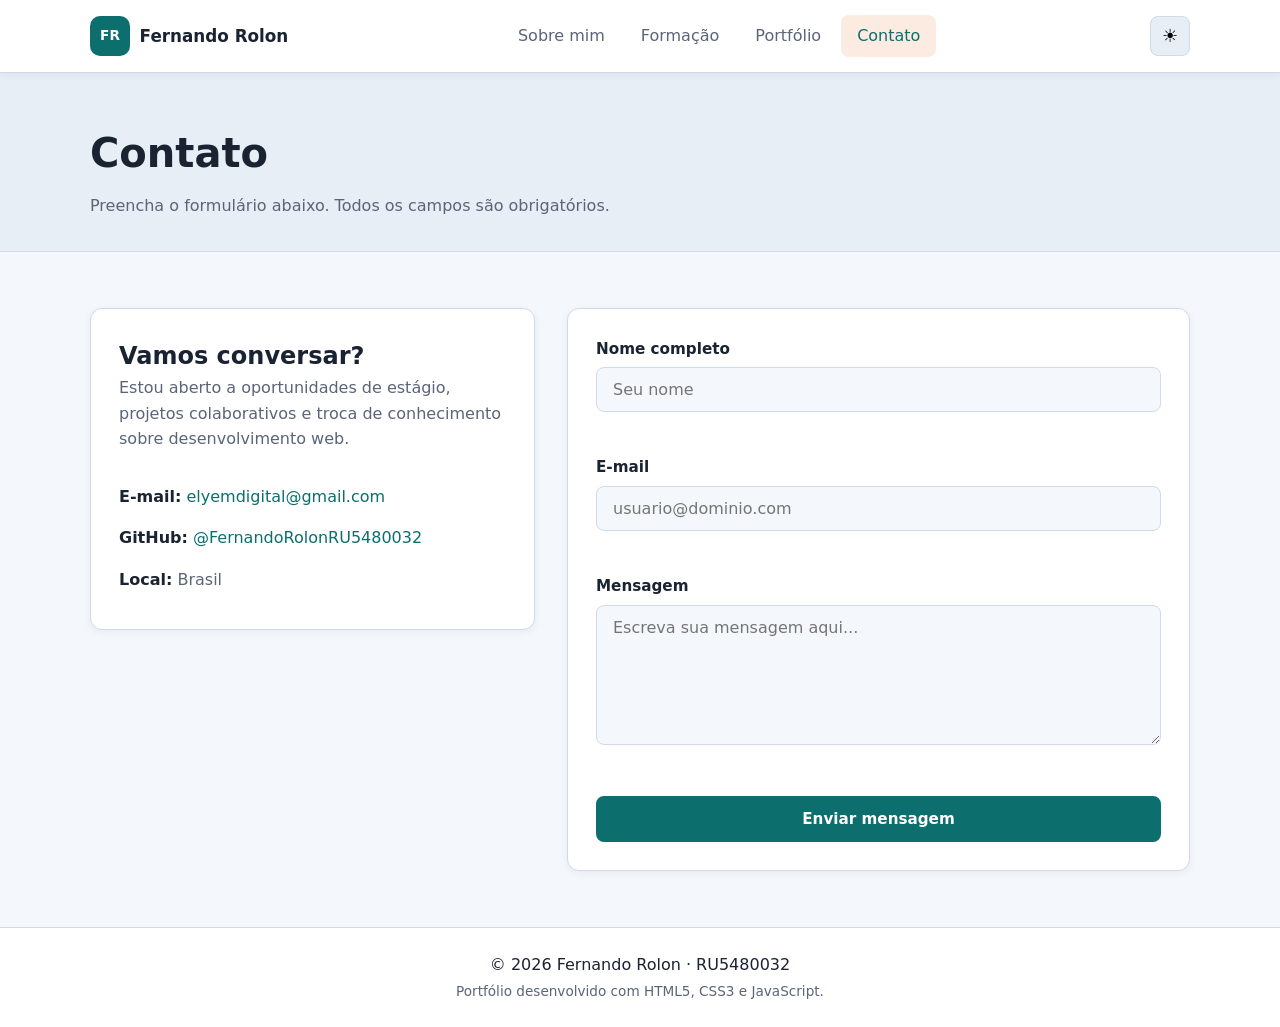
==== contato.html @ 752c7e8b "Add files via upload" ====
<!DOCTYPE html>
<html lang="pt-BR">
<head>
  <meta charset="UTF-8">
  <meta name="viewport" content="width=device-width, initial-scale=1.0">
  <meta name="description" content="Entre em contato com Fernando Rolon.">
  <title>Contato | Fernando Rolon</title>
  <link rel="stylesheet" href="css/styles.css">
</head>
<body>
  <header class="site-header">
    <div class="container header-inner">
      <a href="index.html" class="logo" aria-label="Página inicial">
        <span class="logo-mark">FR</span>
        <span class="logo-text">Fernando Rolon</span>
      </a>

      <button class="menu-toggle" id="menuToggle" type="button" aria-expanded="false" aria-controls="mainNav" aria-label="Abrir menu de navegação">
        <span class="menu-bar"></span>
        <span class="menu-bar"></span>
        <span class="menu-bar"></span>
      </button>

      <nav class="main-nav" id="mainNav" aria-label="Menu principal">
        <ul class="nav-list">
          <li><a href="index.html" class="nav-link">Sobre mim</a></li>
          <li><a href="formacao.html" class="nav-link">Formação</a></li>
          <li><a href="portfolio.html" class="nav-link">Portfólio</a></li>
          <li><a href="contato.html" class="nav-link active" aria-current="page">Contato</a></li>
        </ul>
      </nav>

      <button class="theme-toggle" id="themeToggle" type="button" aria-label="Alternar tema claro ou escuro">
        <span class="theme-icon theme-icon-light" aria-hidden="true">☀</span>
        <span class="theme-icon theme-icon-dark" aria-hidden="true">☾</span>
      </button>
    </div>
  </header>

  <main>
    <section class="page-banner">
      <div class="container">
        <h1>Contato</h1>
        <p>Preencha o formulário abaixo. Todos os campos são obrigatórios.</p>
      </div>
    </section>

    <section class="section">
      <div class="container contact-layout">
        <aside class="contact-info card">
          <h2>Vamos conversar?</h2>
          <p>
            Estou aberto a oportunidades de estágio, projetos colaborativos e
            troca de conhecimento sobre desenvolvimento web.
          </p>
          <ul class="contact-details">
            <li>
              <strong>E-mail:</strong>
              <a href="mailto:elyemdigital@gmail.com">elyemdigital@gmail.com</a>
            </li>
            <li>
              <strong>GitHub:</strong>
              <a href="https://github.com/FernandoRolonRU5480032" target="_blank" rel="noopener noreferrer">
                @FernandoRolonRU5480032
              </a>
            </li>
            <li>
              <strong>Local:</strong> Brasil
            </li>
          </ul>
        </aside>

        <div class="contact-form-wrapper card">
          <form id="contactForm" class="contact-form" novalidate>
            <div class="form-group">
              <label for="nome">Nome completo</label>
              <input type="text" id="nome" name="nome" placeholder="Seu nome" autocomplete="name">
              <span class="error-message" id="errorNome" role="alert"></span>
            </div>

            <div class="form-group">
              <label for="email">E-mail</label>
              <input type="email" id="email" name="email" placeholder="usuario@dominio.com" autocomplete="email">
              <span class="error-message" id="errorEmail" role="alert"></span>
            </div>

            <div class="form-group">
              <label for="mensagem">Mensagem</label>
              <textarea id="mensagem" name="mensagem" rows="6" placeholder="Escreva sua mensagem aqui..."></textarea>
              <span class="error-message" id="errorMensagem" role="alert"></span>
            </div>

            <button type="submit" class="btn btn-primary btn-full">Enviar mensagem</button>
          </form>
        </div>
      </div>
    </section>
  </main>

  <div class="modal-overlay hidden" id="successModal" role="dialog" aria-modal="true" aria-labelledby="modalTitle">
    <div class="modal">
      <button class="modal-close" id="modalClose" type="button" aria-label="Fechar modal">&times;</button>
      <div class="modal-icon" aria-hidden="true">✓</div>
      <h2 id="modalTitle">Mensagem enviada com sucesso!</h2>
      <p>Obrigado pelo contato. Responderei em breve.</p>
      <button class="btn btn-primary" id="modalOk" type="button">Entendi</button>
    </div>
  </div>

  <footer class="site-footer">
    <div class="container footer-inner">
      <p>&copy; 2026 Fernando Rolon · RU5480032</p>
      <p class="footer-note">Portfólio desenvolvido com HTML5, CSS3 e JavaScript.</p>
    </div>
  </footer>

  <script src="js/main.js"></script>
  <script src="js/contact.js"></script>
</body>
</html>
---- css/styles.css ----
/*
 * styles.css — Folha de estilos principal do portfólio
 * Utiliza variáveis CSS para suportar tema claro e escuro (alternado via JavaScript)
 * Sem frameworks: apenas CSS3 puro
 */

/* ===== Variáveis de tema claro (padrão) ===== */
:root {
  --color-bg: #f4f7fb;
  --color-bg-alt: #e8eef6;
  --color-surface: #ffffff;
  --color-text: #1a2332;
  --color-text-muted: #5a6578;
  --color-primary: #0d6e6e;
  --color-primary-hover: #0a5555;
  --color-accent: #e07a3a;
  --color-accent-soft: rgba(224, 122, 58, 0.15);
  --color-border: #d0dae8;
  --color-error: #c0392b;
  --color-success: #1e8449;
  --shadow-sm: 0 2px 8px rgba(26, 35, 50, 0.06);
  --shadow-md: 0 8px 24px rgba(26, 35, 50, 0.1);
  --radius: 12px;
  --radius-lg: 20px;
  --header-height: 72px;
  --font-main: "Segoe UI", system-ui, -apple-system, sans-serif;
  --transition: 0.25s ease;
}

/* ===== Variáveis de tema escuro ===== */
body.dark-theme {
  --color-bg: #0f1419;
  --color-bg-alt: #1a222d;
  --color-surface: #232d3b;
  --color-text: #e8edf4;
  --color-text-muted: #9aa8bc;
  --color-primary: #3db8b8;
  --color-primary-hover: #2d9999;
  --color-accent: #f0a060;
  --color-accent-soft: rgba(240, 160, 96, 0.15);
  --color-border: #3a4656;
  --color-error: #e74c3c;
  --color-success: #2ecc71;
  --shadow-sm: 0 2px 8px rgba(0, 0, 0, 0.3);
  --shadow-md: 0 8px 24px rgba(0, 0, 0, 0.4);
}

/* ===== Reset e base ===== */
*,
*::before,
*::after {
  box-sizing: border-box;
  margin: 0;
  padding: 0;
}

html {
  scroll-behavior: smooth;
}

body {
  font-family: var(--font-main);
  background-color: var(--color-bg);
  color: var(--color-text);
  line-height: 1.6;
  min-height: 100vh;
  display: flex;
  flex-direction: column;
  transition: background-color var(--transition), color var(--transition);
}

main {
  flex: 1;
}

img {
  max-width: 100%;
  display: block;
}

a {
  color: var(--color-primary);
  text-decoration: none;
  transition: color var(--transition);
}

a:hover {
  color: var(--color-accent);
}

ul {
  list-style: none;
}

.container {
  width: min(1100px, 92%);
  margin-inline: auto;
}

.hidden {
  display: none !important;
}

/* ===== Cabeçalho e navegação ===== */
.site-header {
  position: sticky;
  top: 0;
  z-index: 100;
  background: var(--color-surface);
  border-bottom: 1px solid var(--color-border);
  box-shadow: var(--shadow-sm);
  transition: background-color var(--transition), border-color var(--transition);
}

.header-inner {
  display: flex;
  align-items: center;
  justify-content: space-between;
  height: var(--header-height);
  gap: 1rem;
}

.logo {
  display: flex;
  align-items: center;
  gap: 0.6rem;
  color: var(--color-text);
  font-weight: 700;
}

.logo-mark {
  display: grid;
  place-items: center;
  width: 40px;
  height: 40px;
  background: var(--color-primary);
  color: #fff;
  border-radius: 10px;
  font-size: 0.85rem;
  font-weight: 800;
}

.logo-text {
  font-size: 1.05rem;
}

/* Menu de navegação desktop */
.main-nav .nav-list {
  display: flex;
  gap: 0.25rem;
}

.nav-link {
  display: block;
  padding: 0.5rem 1rem;
  border-radius: 8px;
  color: var(--color-text-muted);
  font-weight: 500;
  transition: background-color var(--transition), color var(--transition);
}

.nav-link:hover,
.nav-link.active {
  color: var(--color-primary);
  background: var(--color-accent-soft);
}

/* Botão hambúrguer — visível apenas em mobile */
.menu-toggle {
  display: none;
  flex-direction: column;
  justify-content: center;
  gap: 5px;
  width: 40px;
  height: 40px;
  background: transparent;
  border: 1px solid var(--color-border);
  border-radius: 8px;
  cursor: pointer;
  padding: 8px;
}

.menu-bar {
  display: block;
  width: 100%;
  height: 2px;
  background: var(--color-text);
  border-radius: 2px;
  transition: transform var(--transition), opacity var(--transition);
}

/* Animação do ícone hambúrguer quando aberto */
.menu-toggle.is-open .menu-bar:nth-child(1) {
  transform: translateY(7px) rotate(45deg);
}

.menu-toggle.is-open .menu-bar:nth-child(2) {
  opacity: 0;
}

.menu-toggle.is-open .menu-bar:nth-child(3) {
  transform: translateY(-7px) rotate(-45deg);
}

/* Botão de alternância de tema */
.theme-toggle {
  display: grid;
  place-items: center;
  width: 40px;
  height: 40px;
  background: var(--color-bg-alt);
  border: 1px solid var(--color-border);
  border-radius: 8px;
  cursor: pointer;
  font-size: 1.1rem;
  transition: background-color var(--transition);
}

.theme-icon-dark {
  display: none;
}

body.dark-theme .theme-icon-light {
  display: none;
}

body.dark-theme .theme-icon-dark {
  display: inline;
}

/* ===== Hero (página Sobre mim) ===== */
.hero {
  padding: 4rem 0 3rem;
  background: linear-gradient(135deg, var(--color-bg-alt) 0%, var(--color-bg) 60%);
}

.hero-grid {
  display: grid;
  grid-template-columns: 1fr auto;
  gap: 3rem;
  align-items: center;
}

.hero-tag {
  color: var(--color-accent);
  font-weight: 600;
  text-transform: uppercase;
  letter-spacing: 0.08em;
  font-size: 0.85rem;
  margin-bottom: 0.5rem;
}

.hero h1 {
  font-size: clamp(2rem, 5vw, 3rem);
  line-height: 1.15;
  margin-bottom: 0.5rem;
}

.hero-subtitle {
  color: var(--color-text-muted);
  font-size: 1.05rem;
  margin-bottom: 1rem;
}

.hero-text {
  max-width: 540px;
  margin-bottom: 1.75rem;
  color: var(--color-text-muted);
}

.hero-actions {
  display: flex;
  flex-wrap: wrap;
  gap: 0.75rem;
}

.hero-visual {
  display: flex;
  justify-content: center;
}

.avatar-ring {
  width: 220px;
  height: 220px;
  border-radius: 50%;
  background: conic-gradient(var(--color-primary), var(--color-accent), var(--color-primary));
  display: grid;
  place-items: center;
  padding: 4px;
}

.avatar-circle {
  width: 100%;
  height: 100%;
  border-radius: 50%;
  background: var(--color-surface);
  display: grid;
  place-items: center;
  font-size: 3rem;
  font-weight: 800;
  color: var(--color-primary);
}

/* ===== Banner interno das páginas ===== */
.page-banner {
  padding: 3rem 0 2rem;
  background: var(--color-bg-alt);
  border-bottom: 1px solid var(--color-border);
}

.page-banner h1 {
  font-size: clamp(1.75rem, 4vw, 2.5rem);
  margin-bottom: 0.5rem;
}

.page-banner p {
  color: var(--color-text-muted);
  max-width: 600px;
}

/* ===== Seções genéricas ===== */
.section {
  padding: 3.5rem 0;
}

.section-alt {
  background: var(--color-bg-alt);
}

.section-header {
  margin-bottom: 2rem;
}

.section-header h2 {
  font-size: 1.75rem;
  margin-bottom: 0.4rem;
}

.section-header p {
  color: var(--color-text-muted);
}

/* ===== Grid de cards ===== */
.cards-grid {
  display: grid;
  gap: 1.5rem;
}

.two-cols {
  grid-template-columns: repeat(auto-fit, minmax(280px, 1fr));
}

.three-cols {
  grid-template-columns: repeat(auto-fit, minmax(240px, 1fr));
}

.card {
  background: var(--color-surface);
  border: 1px solid var(--color-border);
  border-radius: var(--radius);
  padding: 1.75rem;
  box-shadow: var(--shadow-sm);
  transition: transform var(--transition), box-shadow var(--transition), border-color var(--transition);
}

.card:hover {
  transform: translateY(-3px);
  box-shadow: var(--shadow-md);
}

.card h3 {
  margin-bottom: 0.75rem;
  font-size: 1.15rem;
}

.card p {
  color: var(--color-text-muted);
}

.card-meta {
  font-size: 0.85rem;
  color: var(--color-accent) !important;
  margin-bottom: 0.5rem !important;
  font-weight: 600;
}

.card-link {
  display: block;
  color: inherit;
  position: relative;
}

.card-link:hover {
  color: inherit;
}

.card-arrow {
  display: inline-block;
  margin-top: 1rem;
  font-size: 1.25rem;
  color: var(--color-primary);
  transition: transform var(--transition);
}

.card-link:hover .card-arrow {
  transform: translateX(4px);
}

.hobby-list li {
  padding: 0.4rem 0;
  padding-left: 1.25rem;
  position: relative;
  color: var(--color-text-muted);
}

.hobby-list li::before {
  content: "▸";
  position: absolute;
  left: 0;
  color: var(--color-accent);
}

/* ===== Timeline (Formação) ===== */
.timeline {
  position: relative;
  padding-left: 2rem;
}

.timeline::before {
  content: "";
  position: absolute;
  left: 6px;
  top: 0;
  bottom: 0;
  width: 2px;
  background: var(--color-border);
}

.timeline-item {
  position: relative;
  margin-bottom: 2rem;
}

.timeline-marker {
  position: absolute;
  left: -2rem;
  top: 1.5rem;
  width: 14px;
  height: 14px;
  border-radius: 50%;
  background: var(--color-primary);
  border: 3px solid var(--color-bg);
  transform: translateX(calc(-50% + 7px));
}

.timeline-date {
  display: inline-block;
  font-size: 0.85rem;
  font-weight: 600;
  color: var(--color-accent);
  margin-bottom: 0.4rem;
}

.timeline-org {
  color: var(--color-text-muted);
  font-style: italic;
  margin-bottom: 0.5rem;
}

/* ===== Barras de progresso (Idiomas) ===== */
.language-list {
  display: flex;
  flex-direction: column;
  gap: 1.5rem;
  max-width: 600px;
}

.language-header {
  display: flex;
  justify-content: space-between;
  align-items: baseline;
  margin-bottom: 0.5rem;
}

.language-header h3 {
  font-size: 1rem;
}

.language-header span {
  font-size: 0.85rem;
  color: var(--color-text-muted);
}

.progress-bar {
  height: 10px;
  background: var(--color-bg-alt);
  border-radius: 99px;
  overflow: hidden;
}

.progress-fill {
  height: 100%;
  background: linear-gradient(90deg, var(--color-primary), var(--color-accent));
  border-radius: 99px;
  transition: width 0.6s ease;
}

/* ===== Portfólio — filtros e projetos ===== */
.filter-bar {
  display: flex;
  flex-wrap: wrap;
  gap: 0.5rem;
  margin-bottom: 2rem;
}

.filter-btn {
  padding: 0.45rem 1.1rem;
  border: 1px solid var(--color-border);
  border-radius: 99px;
  background: var(--color-surface);
  color: var(--color-text-muted);
  font-family: inherit;
  font-size: 0.9rem;
  cursor: pointer;
  transition: all var(--transition);
}

.filter-btn:hover,
.filter-btn.active {
  background: var(--color-primary);
  color: #fff;
  border-color: var(--color-primary);
}

.project-card {
  display: flex;
  flex-direction: column;
}

.project-badge {
  align-self: flex-start;
  font-size: 0.75rem;
  font-weight: 700;
  text-transform: uppercase;
  letter-spacing: 0.05em;
  padding: 0.25rem 0.65rem;
  background: var(--color-accent-soft);
  color: var(--color-accent);
  border-radius: 6px;
  margin-bottom: 0.75rem;
}

.tag-list {
  display: flex;
  flex-wrap: wrap;
  gap: 0.4rem;
  margin: 1rem 0;
}

.tag-list li {
  font-size: 0.78rem;
  padding: 0.2rem 0.6rem;
  background: var(--color-bg-alt);
  border-radius: 6px;
  color: var(--color-text-muted);
}

.project-link {
  margin-top: auto;
  font-weight: 600;
  font-size: 0.95rem;
}

.project-card.is-hidden {
  display: none;
}

.empty-message {
  text-align: center;
  color: var(--color-text-muted);
  padding: 2rem;
}

/* ===== Contato ===== */
.contact-layout {
  display: grid;
  grid-template-columns: 1fr 1.4fr;
  gap: 2rem;
  align-items: start;
}

.contact-details {
  margin-top: 1.5rem;
}

.contact-details li {
  padding: 0.5rem 0;
  color: var(--color-text-muted);
}

.contact-details strong {
  color: var(--color-text);
}

.contact-form {
  display: flex;
  flex-direction: column;
  gap: 1.25rem;
}

.form-group label {
  display: block;
  font-weight: 600;
  margin-bottom: 0.4rem;
  font-size: 0.95rem;
}

.form-group input,
.form-group textarea {
  width: 100%;
  padding: 0.75rem 1rem;
  border: 1px solid var(--color-border);
  border-radius: 8px;
  background: var(--color-bg);
  color: var(--color-text);
  font-family: inherit;
  font-size: 1rem;
  transition: border-color var(--transition), box-shadow var(--transition);
}

.form-group input:focus,
.form-group textarea:focus {
  outline: none;
  border-color: var(--color-primary);
  box-shadow: 0 0 0 3px var(--color-accent-soft);
}

.form-group input.input-error,
.form-group textarea.input-error {
  border-color: var(--color-error);
}

.error-message {
  display: block;
  color: var(--color-error);
  font-size: 0.82rem;
  margin-top: 0.35rem;
  min-height: 1.1rem;
}

/* ===== Botões ===== */
.btn {
  display: inline-block;
  padding: 0.75rem 1.5rem;
  border-radius: 8px;
  font-family: inherit;
  font-size: 0.95rem;
  font-weight: 600;
  cursor: pointer;
  border: 2px solid transparent;
  transition: all var(--transition);
  text-align: center;
}

.btn-primary {
  background: var(--color-primary);
  color: #fff;
  border-color: var(--color-primary);
}

.btn-primary:hover {
  background: var(--color-primary-hover);
  border-color: var(--color-primary-hover);
  color: #fff;
}

.btn-secondary {
  background: transparent;
  color: var(--color-primary);
  border-color: var(--color-primary);
}

.btn-secondary:hover {
  background: var(--color-primary);
  color: #fff;
}

.btn-full {
  width: 100%;
}

/* ===== Modal de sucesso ===== */
.modal-overlay {
  position: fixed;
  inset: 0;
  background: rgba(0, 0, 0, 0.55);
  display: grid;
  place-items: center;
  z-index: 200;
  padding: 1rem;
}

.modal {
  background: var(--color-surface);
  border-radius: var(--radius-lg);
  padding: 2.5rem 2rem;
  max-width: 400px;
  width: 100%;
  text-align: center;
  position: relative;
  box-shadow: var(--shadow-md);
  animation: modalIn 0.3s ease;
}

@keyframes modalIn {
  from {
    opacity: 0;
    transform: scale(0.9) translateY(10px);
  }
  to {
    opacity: 1;
    transform: scale(1) translateY(0);
  }
}

.modal-close {
  position: absolute;
  top: 0.75rem;
  right: 1rem;
  background: none;
  border: none;
  font-size: 1.5rem;
  color: var(--color-text-muted);
  cursor: pointer;
  line-height: 1;
}

.modal-icon {
  width: 56px;
  height: 56px;
  margin: 0 auto 1rem;
  background: var(--color-success);
  color: #fff;
  border-radius: 50%;
  display: grid;
  place-items: center;
  font-size: 1.5rem;
  font-weight: bold;
}

.modal h2 {
  margin-bottom: 0.5rem;
  font-size: 1.25rem;
}

.modal p {
  color: var(--color-text-muted);
  margin-bottom: 1.5rem;
}

/* ===== Rodapé ===== */
.site-footer {
  background: var(--color-surface);
  border-top: 1px solid var(--color-border);
  padding: 1.5rem 0;
  margin-top: auto;
}

.footer-inner {
  text-align: center;
}

.footer-note {
  font-size: 0.85rem;
  color: var(--color-text-muted);
  margin-top: 0.25rem;
}

/* ===== Responsividade — menu mobile ===== */
@media (max-width: 768px) {
  .menu-toggle {
    display: flex;
  }

  .main-nav {
    position: fixed;
    top: var(--header-height);
    left: 0;
    right: 0;
    background: var(--color-surface);
    border-bottom: 1px solid var(--color-border);
    box-shadow: var(--shadow-md);
    transform: translateY(-110%);
    opacity: 0;
    visibility: hidden;
    transition: transform var(--transition), opacity var(--transition), visibility var(--transition);
  }

  .main-nav.is-open {
    transform: translateY(0);
    opacity: 1;
    visibility: visible;
  }

  .main-nav .nav-list {
    flex-direction: column;
    padding: 1rem;
  }

  .nav-link {
    padding: 0.85rem 1rem;
  }

  .hero-grid {
    grid-template-columns: 1fr;
    text-align: center;
  }

  .hero-text {
    margin-inline: auto;
  }

  .hero-actions {
    justify-content: center;
  }

  .hero-visual {
    order: -1;
  }

  .avatar-ring {
    width: 160px;
    height: 160px;
  }

  .avatar-circle {
    font-size: 2.25rem;
  }

  .contact-layout {
    grid-template-columns: 1fr;
  }

  .logo-text {
    display: none;
  }
}
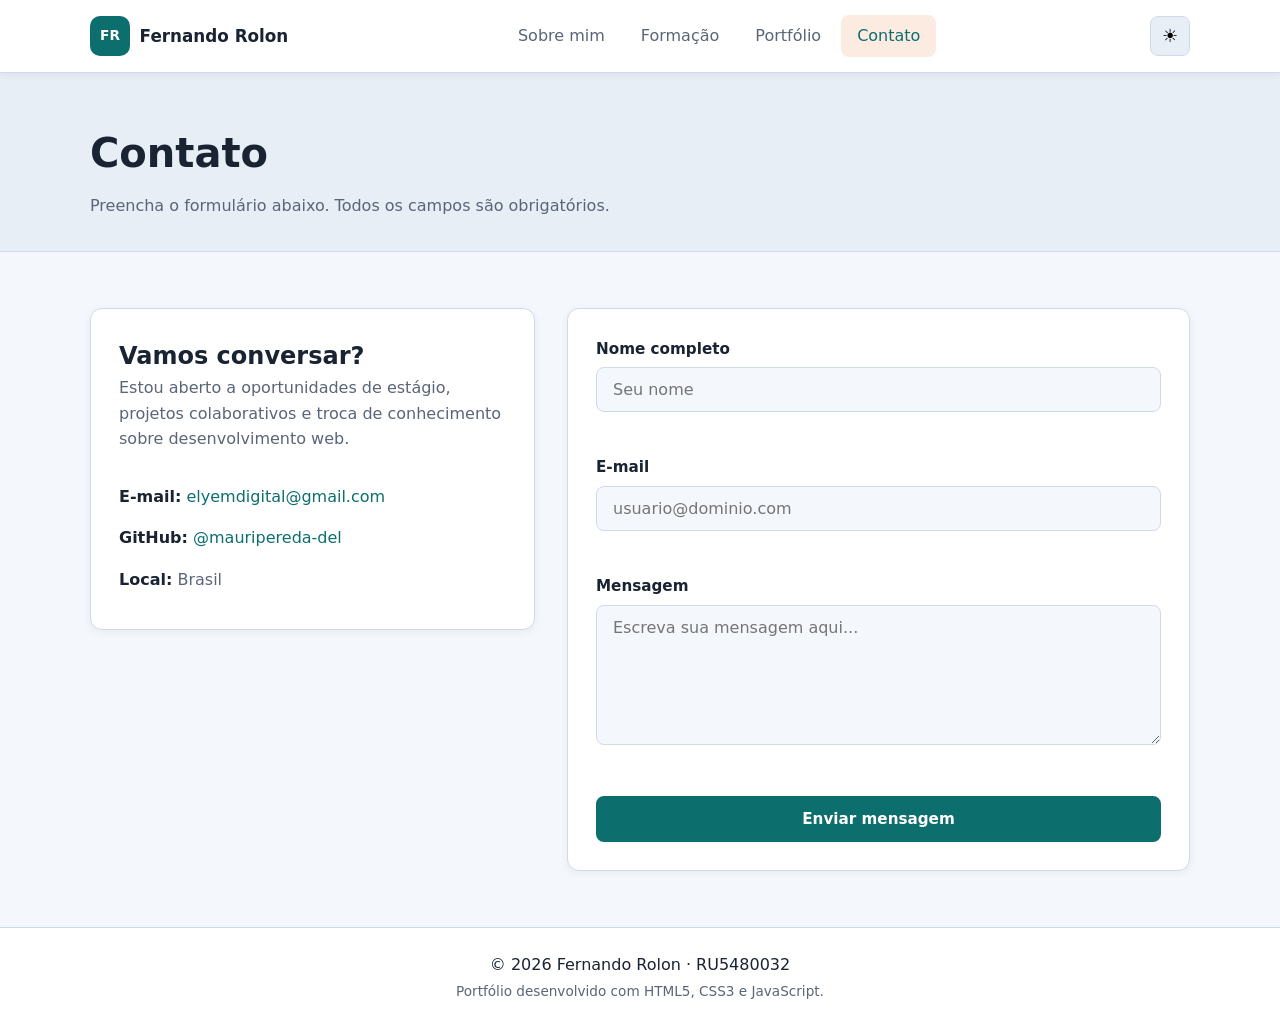
==== commit 713ce7cf: "Update contato.html" ====
--- a/contato.html
+++ b/contato.html
@@ -60,8 +60,8 @@
             </li>
             <li>
               <strong>GitHub:</strong>
-              <a href="https://github.com/FernandoRolonRU5480032" target="_blank" rel="noopener noreferrer">
-                @FernandoRolonRU5480032
+              <a href="https://github.com/mauripereda-del" target="_blank" rel="noopener noreferrer">
+                @mauripereda-del
               </a>
             </li>
             <li>
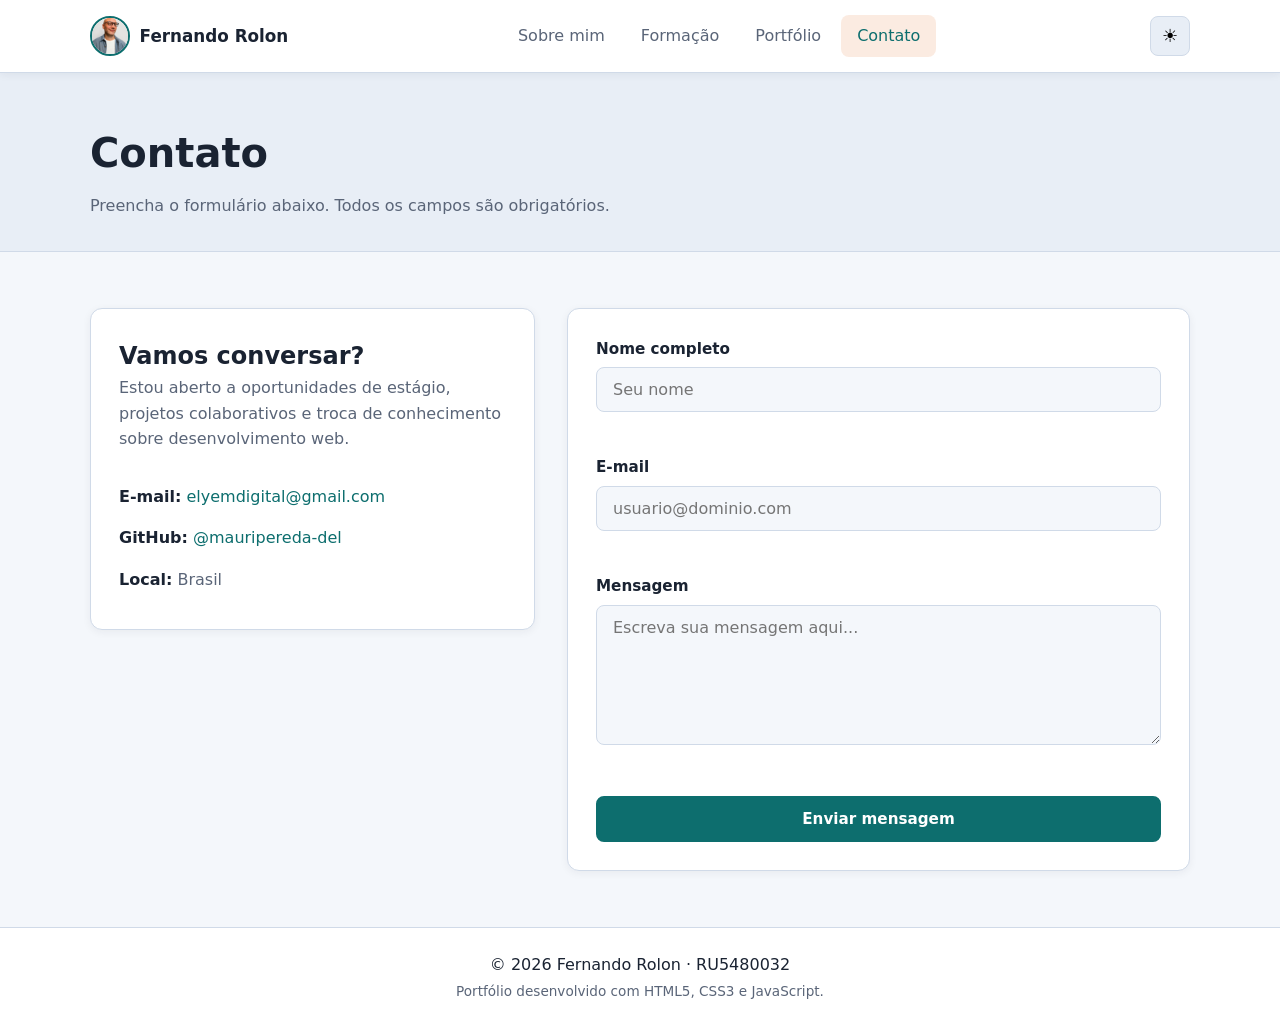
==== commit 2a0764c7: "Actualizacion de archivos" ====
--- a/contato.html
+++ b/contato.html
@@ -1,120 +1,120 @@
-<!DOCTYPE html>
-<html lang="pt-BR">
-<head>
-  <meta charset="UTF-8">
-  <meta name="viewport" content="width=device-width, initial-scale=1.0">
-  <meta name="description" content="Entre em contato com Fernando Rolon.">
-  <title>Contato | Fernando Rolon</title>
-  <link rel="stylesheet" href="css/styles.css">
-</head>
-<body>
-  <header class="site-header">
-    <div class="container header-inner">
-      <a href="index.html" class="logo" aria-label="Página inicial">
-        <span class="logo-mark">FR</span>
-        <span class="logo-text">Fernando Rolon</span>
-      </a>
-
-      <button class="menu-toggle" id="menuToggle" type="button" aria-expanded="false" aria-controls="mainNav" aria-label="Abrir menu de navegação">
-        <span class="menu-bar"></span>
-        <span class="menu-bar"></span>
-        <span class="menu-bar"></span>
-      </button>
-
-      <nav class="main-nav" id="mainNav" aria-label="Menu principal">
-        <ul class="nav-list">
-          <li><a href="index.html" class="nav-link">Sobre mim</a></li>
-          <li><a href="formacao.html" class="nav-link">Formação</a></li>
-          <li><a href="portfolio.html" class="nav-link">Portfólio</a></li>
-          <li><a href="contato.html" class="nav-link active" aria-current="page">Contato</a></li>
-        </ul>
-      </nav>
-
-      <button class="theme-toggle" id="themeToggle" type="button" aria-label="Alternar tema claro ou escuro">
-        <span class="theme-icon theme-icon-light" aria-hidden="true">☀</span>
-        <span class="theme-icon theme-icon-dark" aria-hidden="true">☾</span>
-      </button>
-    </div>
-  </header>
-
-  <main>
-    <section class="page-banner">
-      <div class="container">
-        <h1>Contato</h1>
-        <p>Preencha o formulário abaixo. Todos os campos são obrigatórios.</p>
-      </div>
-    </section>
-
-    <section class="section">
-      <div class="container contact-layout">
-        <aside class="contact-info card">
-          <h2>Vamos conversar?</h2>
-          <p>
-            Estou aberto a oportunidades de estágio, projetos colaborativos e
-            troca de conhecimento sobre desenvolvimento web.
-          </p>
-          <ul class="contact-details">
-            <li>
-              <strong>E-mail:</strong>
-              <a href="mailto:elyemdigital@gmail.com">elyemdigital@gmail.com</a>
-            </li>
-            <li>
-              <strong>GitHub:</strong>
-              <a href="https://github.com/mauripereda-del" target="_blank" rel="noopener noreferrer">
-                @mauripereda-del
-              </a>
-            </li>
-            <li>
-              <strong>Local:</strong> Brasil
-            </li>
-          </ul>
-        </aside>
-
-        <div class="contact-form-wrapper card">
-          <form id="contactForm" class="contact-form" novalidate>
-            <div class="form-group">
-              <label for="nome">Nome completo</label>
-              <input type="text" id="nome" name="nome" placeholder="Seu nome" autocomplete="name">
-              <span class="error-message" id="errorNome" role="alert"></span>
-            </div>
-
-            <div class="form-group">
-              <label for="email">E-mail</label>
-              <input type="email" id="email" name="email" placeholder="usuario@dominio.com" autocomplete="email">
-              <span class="error-message" id="errorEmail" role="alert"></span>
-            </div>
-
-            <div class="form-group">
-              <label for="mensagem">Mensagem</label>
-              <textarea id="mensagem" name="mensagem" rows="6" placeholder="Escreva sua mensagem aqui..."></textarea>
-              <span class="error-message" id="errorMensagem" role="alert"></span>
-            </div>
-
-            <button type="submit" class="btn btn-primary btn-full">Enviar mensagem</button>
-          </form>
-        </div>
-      </div>
-    </section>
-  </main>
-
-  <div class="modal-overlay hidden" id="successModal" role="dialog" aria-modal="true" aria-labelledby="modalTitle">
-    <div class="modal">
-      <button class="modal-close" id="modalClose" type="button" aria-label="Fechar modal">&times;</button>
-      <div class="modal-icon" aria-hidden="true">✓</div>
-      <h2 id="modalTitle">Mensagem enviada com sucesso!</h2>
-      <p>Obrigado pelo contato. Responderei em breve.</p>
-      <button class="btn btn-primary" id="modalOk" type="button">Entendi</button>
-    </div>
-  </div>
-
-  <footer class="site-footer">
-    <div class="container footer-inner">
-      <p>&copy; 2026 Fernando Rolon · RU5480032</p>
-      <p class="footer-note">Portfólio desenvolvido com HTML5, CSS3 e JavaScript.</p>
-    </div>
-  </footer>
-
-  <script src="js/main.js"></script>
-  <script src="js/contact.js"></script>
-</body>
-</html>
+<!DOCTYPE html>
+<html lang="pt-BR">
+<head>
+  <meta charset="UTF-8">
+  <meta name="viewport" content="width=device-width, initial-scale=1.0">
+  <meta name="description" content="Entre em contato com Fernando Rolon.">
+  <title>Contato | Fernando Rolon</title>
+  <link rel="stylesheet" href="css/styles.css">
+</head>
+<body>
+  <header class="site-header">
+    <div class="container header-inner">
+      <a href="index.html" class="logo" aria-label="Página inicial">
+        <img src="images/fernando-rolon.png" alt="Fernando Rolon" class="logo-photo">
+        <span class="logo-text">Fernando Rolon</span>
+      </a>
+
+      <button class="menu-toggle" id="menuToggle" type="button" aria-expanded="false" aria-controls="mainNav" aria-label="Abrir menu de navegação">
+        <span class="menu-bar"></span>
+        <span class="menu-bar"></span>
+        <span class="menu-bar"></span>
+      </button>
+
+      <nav class="main-nav" id="mainNav" aria-label="Menu principal">
+        <ul class="nav-list">
+          <li><a href="index.html" class="nav-link">Sobre mim</a></li>
+          <li><a href="formacao.html" class="nav-link">Formação</a></li>
+          <li><a href="portfolio.html" class="nav-link">Portfólio</a></li>
+          <li><a href="contato.html" class="nav-link active" aria-current="page">Contato</a></li>
+        </ul>
+      </nav>
+
+      <button class="theme-toggle" id="themeToggle" type="button" aria-label="Alternar tema claro ou escuro">
+        <span class="theme-icon theme-icon-light" aria-hidden="true">☀</span>
+        <span class="theme-icon theme-icon-dark" aria-hidden="true">☾</span>
+      </button>
+    </div>
+  </header>
+
+  <main>
+    <section class="page-banner">
+      <div class="container">
+        <h1>Contato</h1>
+        <p>Preencha o formulário abaixo. Todos os campos são obrigatórios.</p>
+      </div>
+    </section>
+
+    <section class="section">
+      <div class="container contact-layout">
+        <aside class="contact-info card">
+          <h2>Vamos conversar?</h2>
+          <p>
+            Estou aberto a oportunidades de estágio, projetos colaborativos e
+            troca de conhecimento sobre desenvolvimento web.
+          </p>
+          <ul class="contact-details">
+            <li>
+              <strong>E-mail:</strong>
+              <a href="mailto:elyemdigital@gmail.com">elyemdigital@gmail.com</a>
+            </li>
+            <li>
+              <strong>GitHub:</strong>
+              <a href="https://github.com/mauripereda-del" target="_blank" rel="noopener noreferrer">
+                @mauripereda-del
+              </a>
+            </li>
+            <li>
+              <strong>Local:</strong> Brasil
+            </li>
+          </ul>
+        </aside>
+
+        <div class="contact-form-wrapper card">
+          <form id="contactForm" class="contact-form" novalidate>
+            <div class="form-group">
+              <label for="nome">Nome completo</label>
+              <input type="text" id="nome" name="nome" placeholder="Seu nome" autocomplete="name">
+              <span class="error-message" id="errorNome" role="alert"></span>
+            </div>
+
+            <div class="form-group">
+              <label for="email">E-mail</label>
+              <input type="email" id="email" name="email" placeholder="usuario@dominio.com" autocomplete="email">
+              <span class="error-message" id="errorEmail" role="alert"></span>
+            </div>
+
+            <div class="form-group">
+              <label for="mensagem">Mensagem</label>
+              <textarea id="mensagem" name="mensagem" rows="6" placeholder="Escreva sua mensagem aqui..."></textarea>
+              <span class="error-message" id="errorMensagem" role="alert"></span>
+            </div>
+
+            <button type="submit" class="btn btn-primary btn-full">Enviar mensagem</button>
+          </form>
+        </div>
+      </div>
+    </section>
+  </main>
+
+  <div class="modal-overlay hidden" id="successModal" role="dialog" aria-modal="true" aria-labelledby="modalTitle">
+    <div class="modal">
+      <button class="modal-close" id="modalClose" type="button" aria-label="Fechar modal">&times;</button>
+      <div class="modal-icon" aria-hidden="true">✓</div>
+      <h2 id="modalTitle">Mensagem enviada com sucesso!</h2>
+      <p>Obrigado pelo contato. Responderei em breve.</p>
+      <button class="btn btn-primary" id="modalOk" type="button">Entendi</button>
+    </div>
+  </div>
+
+  <footer class="site-footer">
+    <div class="container footer-inner">
+      <p>&copy; 2026 Fernando Rolon · RU5480032</p>
+      <p class="footer-note">Portfólio desenvolvido com HTML5, CSS3 e JavaScript.</p>
+    </div>
+  </footer>
+
+  <script src="js/main.js"></script>
+  <script src="js/contact.js"></script>
+</body>
+</html>
--- a/css/styles.css
+++ b/css/styles.css
@@ -1,847 +1,852 @@
-/*
- * styles.css — Folha de estilos principal do portfólio
- * Utiliza variáveis CSS para suportar tema claro e escuro (alternado via JavaScript)
- * Sem frameworks: apenas CSS3 puro
- */
-
-/* ===== Variáveis de tema claro (padrão) ===== */
-:root {
-  --color-bg: #f4f7fb;
-  --color-bg-alt: #e8eef6;
-  --color-surface: #ffffff;
-  --color-text: #1a2332;
-  --color-text-muted: #5a6578;
-  --color-primary: #0d6e6e;
-  --color-primary-hover: #0a5555;
-  --color-accent: #e07a3a;
-  --color-accent-soft: rgba(224, 122, 58, 0.15);
-  --color-border: #d0dae8;
-  --color-error: #c0392b;
-  --color-success: #1e8449;
-  --shadow-sm: 0 2px 8px rgba(26, 35, 50, 0.06);
-  --shadow-md: 0 8px 24px rgba(26, 35, 50, 0.1);
-  --radius: 12px;
-  --radius-lg: 20px;
-  --header-height: 72px;
-  --font-main: "Segoe UI", system-ui, -apple-system, sans-serif;
-  --transition: 0.25s ease;
-}
-
-/* ===== Variáveis de tema escuro ===== */
-body.dark-theme {
-  --color-bg: #0f1419;
-  --color-bg-alt: #1a222d;
-  --color-surface: #232d3b;
-  --color-text: #e8edf4;
-  --color-text-muted: #9aa8bc;
-  --color-primary: #3db8b8;
-  --color-primary-hover: #2d9999;
-  --color-accent: #f0a060;
-  --color-accent-soft: rgba(240, 160, 96, 0.15);
-  --color-border: #3a4656;
-  --color-error: #e74c3c;
-  --color-success: #2ecc71;
-  --shadow-sm: 0 2px 8px rgba(0, 0, 0, 0.3);
-  --shadow-md: 0 8px 24px rgba(0, 0, 0, 0.4);
-}
-
-/* ===== Reset e base ===== */
-*,
-*::before,
-*::after {
-  box-sizing: border-box;
-  margin: 0;
-  padding: 0;
-}
-
-html {
-  scroll-behavior: smooth;
-}
-
-body {
-  font-family: var(--font-main);
-  background-color: var(--color-bg);
-  color: var(--color-text);
-  line-height: 1.6;
-  min-height: 100vh;
-  display: flex;
-  flex-direction: column;
-  transition: background-color var(--transition), color var(--transition);
-}
-
-main {
-  flex: 1;
-}
-
-img {
-  max-width: 100%;
-  display: block;
-}
-
-a {
-  color: var(--color-primary);
-  text-decoration: none;
-  transition: color var(--transition);
-}
-
-a:hover {
-  color: var(--color-accent);
-}
-
-ul {
-  list-style: none;
-}
-
-.container {
-  width: min(1100px, 92%);
-  margin-inline: auto;
-}
-
-.hidden {
-  display: none !important;
-}
-
-/* ===== Cabeçalho e navegação ===== */
-.site-header {
-  position: sticky;
-  top: 0;
-  z-index: 100;
-  background: var(--color-surface);
-  border-bottom: 1px solid var(--color-border);
-  box-shadow: var(--shadow-sm);
-  transition: background-color var(--transition), border-color var(--transition);
-}
-
-.header-inner {
-  display: flex;
-  align-items: center;
-  justify-content: space-between;
-  height: var(--header-height);
-  gap: 1rem;
-}
-
-.logo {
-  display: flex;
-  align-items: center;
-  gap: 0.6rem;
-  color: var(--color-text);
-  font-weight: 700;
-}
-
-.logo-mark {
-  display: grid;
-  place-items: center;
-  width: 40px;
-  height: 40px;
-  background: var(--color-primary);
-  color: #fff;
-  border-radius: 10px;
-  font-size: 0.85rem;
-  font-weight: 800;
-}
-
-.logo-text {
-  font-size: 1.05rem;
-}
-
-/* Menu de navegação desktop */
-.main-nav .nav-list {
-  display: flex;
-  gap: 0.25rem;
-}
-
-.nav-link {
-  display: block;
-  padding: 0.5rem 1rem;
-  border-radius: 8px;
-  color: var(--color-text-muted);
-  font-weight: 500;
-  transition: background-color var(--transition), color var(--transition);
-}
-
-.nav-link:hover,
-.nav-link.active {
-  color: var(--color-primary);
-  background: var(--color-accent-soft);
-}
-
-/* Botão hambúrguer — visível apenas em mobile */
-.menu-toggle {
-  display: none;
-  flex-direction: column;
-  justify-content: center;
-  gap: 5px;
-  width: 40px;
-  height: 40px;
-  background: transparent;
-  border: 1px solid var(--color-border);
-  border-radius: 8px;
-  cursor: pointer;
-  padding: 8px;
-}
-
-.menu-bar {
-  display: block;
-  width: 100%;
-  height: 2px;
-  background: var(--color-text);
-  border-radius: 2px;
-  transition: transform var(--transition), opacity var(--transition);
-}
-
-/* Animação do ícone hambúrguer quando aberto */
-.menu-toggle.is-open .menu-bar:nth-child(1) {
-  transform: translateY(7px) rotate(45deg);
-}
-
-.menu-toggle.is-open .menu-bar:nth-child(2) {
-  opacity: 0;
-}
-
-.menu-toggle.is-open .menu-bar:nth-child(3) {
-  transform: translateY(-7px) rotate(-45deg);
-}
-
-/* Botão de alternância de tema */
-.theme-toggle {
-  display: grid;
-  place-items: center;
-  width: 40px;
-  height: 40px;
-  background: var(--color-bg-alt);
-  border: 1px solid var(--color-border);
-  border-radius: 8px;
-  cursor: pointer;
-  font-size: 1.1rem;
-  transition: background-color var(--transition);
-}
-
-.theme-icon-dark {
-  display: none;
-}
-
-body.dark-theme .theme-icon-light {
-  display: none;
-}
-
-body.dark-theme .theme-icon-dark {
-  display: inline;
-}
-
-/* ===== Hero (página Sobre mim) ===== */
-.hero {
-  padding: 4rem 0 3rem;
-  background: linear-gradient(135deg, var(--color-bg-alt) 0%, var(--color-bg) 60%);
-}
-
-.hero-grid {
-  display: grid;
-  grid-template-columns: 1fr auto;
-  gap: 3rem;
-  align-items: center;
-}
-
-.hero-tag {
-  color: var(--color-accent);
-  font-weight: 600;
-  text-transform: uppercase;
-  letter-spacing: 0.08em;
-  font-size: 0.85rem;
-  margin-bottom: 0.5rem;
-}
-
-.hero h1 {
-  font-size: clamp(2rem, 5vw, 3rem);
-  line-height: 1.15;
-  margin-bottom: 0.5rem;
-}
-
-.hero-subtitle {
-  color: var(--color-text-muted);
-  font-size: 1.05rem;
-  margin-bottom: 1rem;
-}
-
-.hero-text {
-  max-width: 540px;
-  margin-bottom: 1.75rem;
-  color: var(--color-text-muted);
-}
-
-.hero-actions {
-  display: flex;
-  flex-wrap: wrap;
-  gap: 0.75rem;
-}
-
-.hero-visual {
-  display: flex;
-  justify-content: center;
-}
-
-.avatar-ring {
-  width: 220px;
-  height: 220px;
-  border-radius: 50%;
-  background: conic-gradient(var(--color-primary), var(--color-accent), var(--color-primary));
-  display: grid;
-  place-items: center;
-  padding: 4px;
-}
-
-.avatar-circle {
-  width: 100%;
-  height: 100%;
-  border-radius: 50%;
-  background: var(--color-surface);
-  display: grid;
-  place-items: center;
-  font-size: 3rem;
-  font-weight: 800;
-  color: var(--color-primary);
-}
-
-/* ===== Banner interno das páginas ===== */
-.page-banner {
-  padding: 3rem 0 2rem;
-  background: var(--color-bg-alt);
-  border-bottom: 1px solid var(--color-border);
-}
-
-.page-banner h1 {
-  font-size: clamp(1.75rem, 4vw, 2.5rem);
-  margin-bottom: 0.5rem;
-}
-
-.page-banner p {
-  color: var(--color-text-muted);
-  max-width: 600px;
-}
-
-/* ===== Seções genéricas ===== */
-.section {
-  padding: 3.5rem 0;
-}
-
-.section-alt {
-  background: var(--color-bg-alt);
-}
-
-.section-header {
-  margin-bottom: 2rem;
-}
-
-.section-header h2 {
-  font-size: 1.75rem;
-  margin-bottom: 0.4rem;
-}
-
-.section-header p {
-  color: var(--color-text-muted);
-}
-
-/* ===== Grid de cards ===== */
-.cards-grid {
-  display: grid;
-  gap: 1.5rem;
-}
-
-.two-cols {
-  grid-template-columns: repeat(auto-fit, minmax(280px, 1fr));
-}
-
-.three-cols {
-  grid-template-columns: repeat(auto-fit, minmax(240px, 1fr));
-}
-
-.card {
-  background: var(--color-surface);
-  border: 1px solid var(--color-border);
-  border-radius: var(--radius);
-  padding: 1.75rem;
-  box-shadow: var(--shadow-sm);
-  transition: transform var(--transition), box-shadow var(--transition), border-color var(--transition);
-}
-
-.card:hover {
-  transform: translateY(-3px);
-  box-shadow: var(--shadow-md);
-}
-
-.card h3 {
-  margin-bottom: 0.75rem;
-  font-size: 1.15rem;
-}
-
-.card p {
-  color: var(--color-text-muted);
-}
-
-.card-meta {
-  font-size: 0.85rem;
-  color: var(--color-accent) !important;
-  margin-bottom: 0.5rem !important;
-  font-weight: 600;
-}
-
-.card-link {
-  display: block;
-  color: inherit;
-  position: relative;
-}
-
-.card-link:hover {
-  color: inherit;
-}
-
-.card-arrow {
-  display: inline-block;
-  margin-top: 1rem;
-  font-size: 1.25rem;
-  color: var(--color-primary);
-  transition: transform var(--transition);
-}
-
-.card-link:hover .card-arrow {
-  transform: translateX(4px);
-}
-
-.hobby-list li {
-  padding: 0.4rem 0;
-  padding-left: 1.25rem;
-  position: relative;
-  color: var(--color-text-muted);
-}
-
-.hobby-list li::before {
-  content: "▸";
-  position: absolute;
-  left: 0;
-  color: var(--color-accent);
-}
-
-/* ===== Timeline (Formação) ===== */
-.timeline {
-  position: relative;
-  padding-left: 2rem;
-}
-
-.timeline::before {
-  content: "";
-  position: absolute;
-  left: 6px;
-  top: 0;
-  bottom: 0;
-  width: 2px;
-  background: var(--color-border);
-}
-
-.timeline-item {
-  position: relative;
-  margin-bottom: 2rem;
-}
-
-.timeline-marker {
-  position: absolute;
-  left: -2rem;
-  top: 1.5rem;
-  width: 14px;
-  height: 14px;
-  border-radius: 50%;
-  background: var(--color-primary);
-  border: 3px solid var(--color-bg);
-  transform: translateX(calc(-50% + 7px));
-}
-
-.timeline-date {
-  display: inline-block;
-  font-size: 0.85rem;
-  font-weight: 600;
-  color: var(--color-accent);
-  margin-bottom: 0.4rem;
-}
-
-.timeline-org {
-  color: var(--color-text-muted);
-  font-style: italic;
-  margin-bottom: 0.5rem;
-}
-
-/* ===== Barras de progresso (Idiomas) ===== */
-.language-list {
-  display: flex;
-  flex-direction: column;
-  gap: 1.5rem;
-  max-width: 600px;
-}
-
-.language-header {
-  display: flex;
-  justify-content: space-between;
-  align-items: baseline;
-  margin-bottom: 0.5rem;
-}
-
-.language-header h3 {
-  font-size: 1rem;
-}
-
-.language-header span {
-  font-size: 0.85rem;
-  color: var(--color-text-muted);
-}
-
-.progress-bar {
-  height: 10px;
-  background: var(--color-bg-alt);
-  border-radius: 99px;
-  overflow: hidden;
-}
-
-.progress-fill {
-  height: 100%;
-  background: linear-gradient(90deg, var(--color-primary), var(--color-accent));
-  border-radius: 99px;
-  transition: width 0.6s ease;
-}
-
-/* ===== Portfólio — filtros e projetos ===== */
-.filter-bar {
-  display: flex;
-  flex-wrap: wrap;
-  gap: 0.5rem;
-  margin-bottom: 2rem;
-}
-
-.filter-btn {
-  padding: 0.45rem 1.1rem;
-  border: 1px solid var(--color-border);
-  border-radius: 99px;
-  background: var(--color-surface);
-  color: var(--color-text-muted);
-  font-family: inherit;
-  font-size: 0.9rem;
-  cursor: pointer;
-  transition: all var(--transition);
-}
-
-.filter-btn:hover,
-.filter-btn.active {
-  background: var(--color-primary);
-  color: #fff;
-  border-color: var(--color-primary);
-}
-
-.project-card {
-  display: flex;
-  flex-direction: column;
-}
-
-.project-badge {
-  align-self: flex-start;
-  font-size: 0.75rem;
-  font-weight: 700;
-  text-transform: uppercase;
-  letter-spacing: 0.05em;
-  padding: 0.25rem 0.65rem;
-  background: var(--color-accent-soft);
-  color: var(--color-accent);
-  border-radius: 6px;
-  margin-bottom: 0.75rem;
-}
-
-.tag-list {
-  display: flex;
-  flex-wrap: wrap;
-  gap: 0.4rem;
-  margin: 1rem 0;
-}
-
-.tag-list li {
-  font-size: 0.78rem;
-  padding: 0.2rem 0.6rem;
-  background: var(--color-bg-alt);
-  border-radius: 6px;
-  color: var(--color-text-muted);
-}
-
-.project-link {
-  margin-top: auto;
-  font-weight: 600;
-  font-size: 0.95rem;
-}
-
-.project-card.is-hidden {
-  display: none;
-}
-
-.empty-message {
-  text-align: center;
-  color: var(--color-text-muted);
-  padding: 2rem;
-}
-
-/* ===== Contato ===== */
-.contact-layout {
-  display: grid;
-  grid-template-columns: 1fr 1.4fr;
-  gap: 2rem;
-  align-items: start;
-}
-
-.contact-details {
-  margin-top: 1.5rem;
-}
-
-.contact-details li {
-  padding: 0.5rem 0;
-  color: var(--color-text-muted);
-}
-
-.contact-details strong {
-  color: var(--color-text);
-}
-
-.contact-form {
-  display: flex;
-  flex-direction: column;
-  gap: 1.25rem;
-}
-
-.form-group label {
-  display: block;
-  font-weight: 600;
-  margin-bottom: 0.4rem;
-  font-size: 0.95rem;
-}
-
-.form-group input,
-.form-group textarea {
-  width: 100%;
-  padding: 0.75rem 1rem;
-  border: 1px solid var(--color-border);
-  border-radius: 8px;
-  background: var(--color-bg);
-  color: var(--color-text);
-  font-family: inherit;
-  font-size: 1rem;
-  transition: border-color var(--transition), box-shadow var(--transition);
-}
-
-.form-group input:focus,
-.form-group textarea:focus {
-  outline: none;
-  border-color: var(--color-primary);
-  box-shadow: 0 0 0 3px var(--color-accent-soft);
-}
-
-.form-group input.input-error,
-.form-group textarea.input-error {
-  border-color: var(--color-error);
-}
-
-.error-message {
-  display: block;
-  color: var(--color-error);
-  font-size: 0.82rem;
-  margin-top: 0.35rem;
-  min-height: 1.1rem;
-}
-
-/* ===== Botões ===== */
-.btn {
-  display: inline-block;
-  padding: 0.75rem 1.5rem;
-  border-radius: 8px;
-  font-family: inherit;
-  font-size: 0.95rem;
-  font-weight: 600;
-  cursor: pointer;
-  border: 2px solid transparent;
-  transition: all var(--transition);
-  text-align: center;
-}
-
-.btn-primary {
-  background: var(--color-primary);
-  color: #fff;
-  border-color: var(--color-primary);
-}
-
-.btn-primary:hover {
-  background: var(--color-primary-hover);
-  border-color: var(--color-primary-hover);
-  color: #fff;
-}
-
-.btn-secondary {
-  background: transparent;
-  color: var(--color-primary);
-  border-color: var(--color-primary);
-}
-
-.btn-secondary:hover {
-  background: var(--color-primary);
-  color: #fff;
-}
-
-.btn-full {
-  width: 100%;
-}
-
-/* ===== Modal de sucesso ===== */
-.modal-overlay {
-  position: fixed;
-  inset: 0;
-  background: rgba(0, 0, 0, 0.55);
-  display: grid;
-  place-items: center;
-  z-index: 200;
-  padding: 1rem;
-}
-
-.modal {
-  background: var(--color-surface);
-  border-radius: var(--radius-lg);
-  padding: 2.5rem 2rem;
-  max-width: 400px;
-  width: 100%;
-  text-align: center;
-  position: relative;
-  box-shadow: var(--shadow-md);
-  animation: modalIn 0.3s ease;
-}
-
-@keyframes modalIn {
-  from {
-    opacity: 0;
-    transform: scale(0.9) translateY(10px);
-  }
-  to {
-    opacity: 1;
-    transform: scale(1) translateY(0);
-  }
-}
-
-.modal-close {
-  position: absolute;
-  top: 0.75rem;
-  right: 1rem;
-  background: none;
-  border: none;
-  font-size: 1.5rem;
-  color: var(--color-text-muted);
-  cursor: pointer;
-  line-height: 1;
-}
-
-.modal-icon {
-  width: 56px;
-  height: 56px;
-  margin: 0 auto 1rem;
-  background: var(--color-success);
-  color: #fff;
-  border-radius: 50%;
-  display: grid;
-  place-items: center;
-  font-size: 1.5rem;
-  font-weight: bold;
-}
-
-.modal h2 {
-  margin-bottom: 0.5rem;
-  font-size: 1.25rem;
-}
-
-.modal p {
-  color: var(--color-text-muted);
-  margin-bottom: 1.5rem;
-}
-
-/* ===== Rodapé ===== */
-.site-footer {
-  background: var(--color-surface);
-  border-top: 1px solid var(--color-border);
-  padding: 1.5rem 0;
-  margin-top: auto;
-}
-
-.footer-inner {
-  text-align: center;
-}
-
-.footer-note {
-  font-size: 0.85rem;
-  color: var(--color-text-muted);
-  margin-top: 0.25rem;
-}
-
-/* ===== Responsividade — menu mobile ===== */
-@media (max-width: 768px) {
-  .menu-toggle {
-    display: flex;
-  }
-
-  .main-nav {
-    position: fixed;
-    top: var(--header-height);
-    left: 0;
-    right: 0;
-    background: var(--color-surface);
-    border-bottom: 1px solid var(--color-border);
-    box-shadow: var(--shadow-md);
-    transform: translateY(-110%);
-    opacity: 0;
-    visibility: hidden;
-    transition: transform var(--transition), opacity var(--transition), visibility var(--transition);
-  }
-
-  .main-nav.is-open {
-    transform: translateY(0);
-    opacity: 1;
-    visibility: visible;
-  }
-
-  .main-nav .nav-list {
-    flex-direction: column;
-    padding: 1rem;
-  }
-
-  .nav-link {
-    padding: 0.85rem 1rem;
-  }
-
-  .hero-grid {
-    grid-template-columns: 1fr;
-    text-align: center;
-  }
-
-  .hero-text {
-    margin-inline: auto;
-  }
-
-  .hero-actions {
-    justify-content: center;
-  }
-
-  .hero-visual {
-    order: -1;
-  }
-
-  .avatar-ring {
-    width: 160px;
-    height: 160px;
-  }
-
-  .avatar-circle {
-    font-size: 2.25rem;
-  }
-
-  .contact-layout {
-    grid-template-columns: 1fr;
-  }
-
-  .logo-text {
-    display: none;
-  }
-}
+/*
+ * styles.css — Folha de estilos principal do portfólio
+ * Utiliza variáveis CSS para suportar tema claro e escuro (alternado via JavaScript)
+ * Sem frameworks: apenas CSS3 puro
+ */
+
+/* ===== Variáveis de tema claro (padrão) ===== */
+:root {
+  --color-bg: #f4f7fb;
+  --color-bg-alt: #e8eef6;
+  --color-surface: #ffffff;
+  --color-text: #1a2332;
+  --color-text-muted: #5a6578;
+  --color-primary: #0d6e6e;
+  --color-primary-hover: #0a5555;
+  --color-accent: #e07a3a;
+  --color-accent-soft: rgba(224, 122, 58, 0.15);
+  --color-border: #d0dae8;
+  --color-error: #c0392b;
+  --color-success: #1e8449;
+  --shadow-sm: 0 2px 8px rgba(26, 35, 50, 0.06);
+  --shadow-md: 0 8px 24px rgba(26, 35, 50, 0.1);
+  --radius: 12px;
+  --radius-lg: 20px;
+  --header-height: 72px;
+  --font-main: "Segoe UI", system-ui, -apple-system, sans-serif;
+  --transition: 0.25s ease;
+}
+
+/* ===== Variáveis de tema escuro ===== */
+body.dark-theme {
+  --color-bg: #0f1419;
+  --color-bg-alt: #1a222d;
+  --color-surface: #232d3b;
+  --color-text: #e8edf4;
+  --color-text-muted: #9aa8bc;
+  --color-primary: #3db8b8;
+  --color-primary-hover: #2d9999;
+  --color-accent: #f0a060;
+  --color-accent-soft: rgba(240, 160, 96, 0.15);
+  --color-border: #3a4656;
+  --color-error: #e74c3c;
+  --color-success: #2ecc71;
+  --shadow-sm: 0 2px 8px rgba(0, 0, 0, 0.3);
+  --shadow-md: 0 8px 24px rgba(0, 0, 0, 0.4);
+}
+
+/* ===== Reset e base ===== */
+*,
+*::before,
+*::after {
+  box-sizing: border-box;
+  margin: 0;
+  padding: 0;
+}
+
+html {
+  scroll-behavior: smooth;
+}
+
+body {
+  font-family: var(--font-main);
+  background-color: var(--color-bg);
+  color: var(--color-text);
+  line-height: 1.6;
+  min-height: 100vh;
+  display: flex;
+  flex-direction: column;
+  transition: background-color var(--transition), color var(--transition);
+}
+
+main {
+  flex: 1;
+}
+
+img {
+  max-width: 100%;
+  display: block;
+}
+
+a {
+  color: var(--color-primary);
+  text-decoration: none;
+  transition: color var(--transition);
+}
+
+a:hover {
+  color: var(--color-accent);
+}
+
+ul {
+  list-style: none;
+}
+
+.container {
+  width: min(1100px, 92%);
+  margin-inline: auto;
+}
+
+.hidden {
+  display: none !important;
+}
+
+/* ===== Cabeçalho e navegação ===== */
+.site-header {
+  position: sticky;
+  top: 0;
+  z-index: 100;
+  background: var(--color-surface);
+  border-bottom: 1px solid var(--color-border);
+  box-shadow: var(--shadow-sm);
+  transition: background-color var(--transition), border-color var(--transition);
+}
+
+.header-inner {
+  display: flex;
+  align-items: center;
+  justify-content: space-between;
+  height: var(--header-height);
+  gap: 1rem;
+}
+
+.logo {
+  display: flex;
+  align-items: center;
+  gap: 0.6rem;
+  color: var(--color-text);
+  font-weight: 700;
+}
+
+.logo-photo {
+  width: 40px;
+  height: 40px;
+  border-radius: 50%;
+  object-fit: cover;
+  border: 2px solid var(--color-primary);
+  flex-shrink: 0;
+}
+
+.logo-text {
+  font-size: 1.05rem;
+}
+
+/* Menu de navegação desktop */
+.main-nav .nav-list {
+  display: flex;
+  gap: 0.25rem;
+}
+
+.nav-link {
+  display: block;
+  padding: 0.5rem 1rem;
+  border-radius: 8px;
+  color: var(--color-text-muted);
+  font-weight: 500;
+  transition: background-color var(--transition), color var(--transition);
+}
+
+.nav-link:hover,
+.nav-link.active {
+  color: var(--color-primary);
+  background: var(--color-accent-soft);
+}
+
+/* Botão hambúrguer — visível apenas em mobile */
+.menu-toggle {
+  display: none;
+  flex-direction: column;
+  justify-content: center;
+  gap: 5px;
+  width: 40px;
+  height: 40px;
+  background: transparent;
+  border: 1px solid var(--color-border);
+  border-radius: 8px;
+  cursor: pointer;
+  padding: 8px;
+}
+
+.menu-bar {
+  display: block;
+  width: 100%;
+  height: 2px;
+  background: var(--color-text);
+  border-radius: 2px;
+  transition: transform var(--transition), opacity var(--transition);
+}
+
+/* Animação do ícone hambúrguer quando aberto */
+.menu-toggle.is-open .menu-bar:nth-child(1) {
+  transform: translateY(7px) rotate(45deg);
+}
+
+.menu-toggle.is-open .menu-bar:nth-child(2) {
+  opacity: 0;
+}
+
+.menu-toggle.is-open .menu-bar:nth-child(3) {
+  transform: translateY(-7px) rotate(-45deg);
+}
+
+/* Botão de alternância de tema */
+.theme-toggle {
+  display: grid;
+  place-items: center;
+  width: 40px;
+  height: 40px;
+  background: var(--color-bg-alt);
+  border: 1px solid var(--color-border);
+  border-radius: 8px;
+  cursor: pointer;
+  font-size: 1.1rem;
+  transition: background-color var(--transition);
+}
+
+.theme-icon-dark {
+  display: none;
+}
+
+body.dark-theme .theme-icon-light {
+  display: none;
+}
+
+body.dark-theme .theme-icon-dark {
+  display: inline;
+}
+
+/* ===== Hero (página Sobre mim) ===== */
+.hero {
+  padding: 4rem 0 3rem;
+  background: linear-gradient(135deg, var(--color-bg-alt) 0%, var(--color-bg) 60%);
+}
+
+.hero-grid {
+  display: grid;
+  grid-template-columns: 1fr auto;
+  gap: 3rem;
+  align-items: center;
+}
+
+.hero-tag {
+  color: var(--color-accent);
+  font-weight: 600;
+  text-transform: uppercase;
+  letter-spacing: 0.08em;
+  font-size: 0.85rem;
+  margin-bottom: 0.5rem;
+}
+
+.hero h1 {
+  font-size: clamp(2rem, 5vw, 3rem);
+  line-height: 1.15;
+  margin-bottom: 0.5rem;
+}
+
+.hero-subtitle {
+  color: var(--color-text-muted);
+  font-size: 1.05rem;
+  margin-bottom: 1rem;
+}
+
+.hero-text {
+  max-width: 540px;
+  margin-bottom: 1.75rem;
+  color: var(--color-text-muted);
+}
+
+.hero-actions {
+  display: flex;
+  flex-wrap: wrap;
+  gap: 0.75rem;
+}
+
+.hero-visual {
+  display: flex;
+  justify-content: center;
+}
+
+.avatar-ring {
+  width: 220px;
+  height: 220px;
+  border-radius: 50%;
+  background: conic-gradient(var(--color-primary), var(--color-accent), var(--color-primary));
+  display: grid;
+  place-items: center;
+  padding: 4px;
+}
+
+.avatar-photo {
+  width: 100%;
+  height: 100%;
+  border-radius: 50%;
+  object-fit: cover;
+  background: var(--color-surface);
+}
+
+.avatar-circle {
+  width: 100%;
+  height: 100%;
+  border-radius: 50%;
+  background: var(--color-surface);
+  display: grid;
+  place-items: center;
+  font-size: 3rem;
+  font-weight: 800;
+  color: var(--color-primary);
+}
+
+/* ===== Banner interno das páginas ===== */
+.page-banner {
+  padding: 3rem 0 2rem;
+  background: var(--color-bg-alt);
+  border-bottom: 1px solid var(--color-border);
+}
+
+.page-banner h1 {
+  font-size: clamp(1.75rem, 4vw, 2.5rem);
+  margin-bottom: 0.5rem;
+}
+
+.page-banner p {
+  color: var(--color-text-muted);
+  max-width: 600px;
+}
+
+/* ===== Seções genéricas ===== */
+.section {
+  padding: 3.5rem 0;
+}
+
+.section-alt {
+  background: var(--color-bg-alt);
+}
+
+.section-header {
+  margin-bottom: 2rem;
+}
+
+.section-header h2 {
+  font-size: 1.75rem;
+  margin-bottom: 0.4rem;
+}
+
+.section-header p {
+  color: var(--color-text-muted);
+}
+
+/* ===== Grid de cards ===== */
+.cards-grid {
+  display: grid;
+  gap: 1.5rem;
+}
+
+.two-cols {
+  grid-template-columns: repeat(auto-fit, minmax(280px, 1fr));
+}
+
+.three-cols {
+  grid-template-columns: repeat(auto-fit, minmax(240px, 1fr));
+}
+
+.card {
+  background: var(--color-surface);
+  border: 1px solid var(--color-border);
+  border-radius: var(--radius);
+  padding: 1.75rem;
+  box-shadow: var(--shadow-sm);
+  transition: transform var(--transition), box-shadow var(--transition), border-color var(--transition);
+}
+
+.card:hover {
+  transform: translateY(-3px);
+  box-shadow: var(--shadow-md);
+}
+
+.card h3 {
+  margin-bottom: 0.75rem;
+  font-size: 1.15rem;
+}
+
+.card p {
+  color: var(--color-text-muted);
+}
+
+.card-meta {
+  font-size: 0.85rem;
+  color: var(--color-accent) !important;
+  margin-bottom: 0.5rem !important;
+  font-weight: 600;
+}
+
+.card-link {
+  display: block;
+  color: inherit;
+  position: relative;
+}
+
+.card-link:hover {
+  color: inherit;
+}
+
+.card-arrow {
+  display: inline-block;
+  margin-top: 1rem;
+  font-size: 1.25rem;
+  color: var(--color-primary);
+  transition: transform var(--transition);
+}
+
+.card-link:hover .card-arrow {
+  transform: translateX(4px);
+}
+
+.hobby-list li {
+  padding: 0.4rem 0;
+  padding-left: 1.25rem;
+  position: relative;
+  color: var(--color-text-muted);
+}
+
+.hobby-list li::before {
+  content: "▸";
+  position: absolute;
+  left: 0;
+  color: var(--color-accent);
+}
+
+/* ===== Timeline (Formação) ===== */
+.timeline {
+  position: relative;
+  padding-left: 2rem;
+}
+
+.timeline::before {
+  content: "";
+  position: absolute;
+  left: 6px;
+  top: 0;
+  bottom: 0;
+  width: 2px;
+  background: var(--color-border);
+}
+
+.timeline-item {
+  position: relative;
+  margin-bottom: 2rem;
+}
+
+.timeline-marker {
+  position: absolute;
+  left: -2rem;
+  top: 1.5rem;
+  width: 14px;
+  height: 14px;
+  border-radius: 50%;
+  background: var(--color-primary);
+  border: 3px solid var(--color-bg);
+  transform: translateX(calc(-50% + 7px));
+}
+
+.timeline-date {
+  display: inline-block;
+  font-size: 0.85rem;
+  font-weight: 600;
+  color: var(--color-accent);
+  margin-bottom: 0.4rem;
+}
+
+.timeline-org {
+  color: var(--color-text-muted);
+  font-style: italic;
+  margin-bottom: 0.5rem;
+}
+
+/* ===== Barras de progresso (Idiomas) ===== */
+.language-list {
+  display: flex;
+  flex-direction: column;
+  gap: 1.5rem;
+  max-width: 600px;
+}
+
+.language-header {
+  display: flex;
+  justify-content: space-between;
+  align-items: baseline;
+  margin-bottom: 0.5rem;
+}
+
+.language-header h3 {
+  font-size: 1rem;
+}
+
+.language-header span {
+  font-size: 0.85rem;
+  color: var(--color-text-muted);
+}
+
+.progress-bar {
+  height: 10px;
+  background: var(--color-bg-alt);
+  border-radius: 99px;
+  overflow: hidden;
+}
+
+.progress-fill {
+  height: 100%;
+  background: linear-gradient(90deg, var(--color-primary), var(--color-accent));
+  border-radius: 99px;
+  transition: width 0.6s ease;
+}
+
+/* ===== Portfólio — filtros e projetos ===== */
+.filter-bar {
+  display: flex;
+  flex-wrap: wrap;
+  gap: 0.5rem;
+  margin-bottom: 2rem;
+}
+
+.filter-btn {
+  padding: 0.45rem 1.1rem;
+  border: 1px solid var(--color-border);
+  border-radius: 99px;
+  background: var(--color-surface);
+  color: var(--color-text-muted);
+  font-family: inherit;
+  font-size: 0.9rem;
+  cursor: pointer;
+  transition: all var(--transition);
+}
+
+.filter-btn:hover,
+.filter-btn.active {
+  background: var(--color-primary);
+  color: #fff;
+  border-color: var(--color-primary);
+}
+
+.project-card {
+  display: flex;
+  flex-direction: column;
+}
+
+.project-badge {
+  align-self: flex-start;
+  font-size: 0.75rem;
+  font-weight: 700;
+  text-transform: uppercase;
+  letter-spacing: 0.05em;
+  padding: 0.25rem 0.65rem;
+  background: var(--color-accent-soft);
+  color: var(--color-accent);
+  border-radius: 6px;
+  margin-bottom: 0.75rem;
+}
+
+.tag-list {
+  display: flex;
+  flex-wrap: wrap;
+  gap: 0.4rem;
+  margin: 1rem 0;
+}
+
+.tag-list li {
+  font-size: 0.78rem;
+  padding: 0.2rem 0.6rem;
+  background: var(--color-bg-alt);
+  border-radius: 6px;
+  color: var(--color-text-muted);
+}
+
+.project-link {
+  margin-top: auto;
+  font-weight: 600;
+  font-size: 0.95rem;
+}
+
+.project-card.is-hidden {
+  display: none;
+}
+
+.empty-message {
+  text-align: center;
+  color: var(--color-text-muted);
+  padding: 2rem;
+}
+
+/* ===== Contato ===== */
+.contact-layout {
+  display: grid;
+  grid-template-columns: 1fr 1.4fr;
+  gap: 2rem;
+  align-items: start;
+}
+
+.contact-details {
+  margin-top: 1.5rem;
+}
+
+.contact-details li {
+  padding: 0.5rem 0;
+  color: var(--color-text-muted);
+}
+
+.contact-details strong {
+  color: var(--color-text);
+}
+
+.contact-form {
+  display: flex;
+  flex-direction: column;
+  gap: 1.25rem;
+}
+
+.form-group label {
+  display: block;
+  font-weight: 600;
+  margin-bottom: 0.4rem;
+  font-size: 0.95rem;
+}
+
+.form-group input,
+.form-group textarea {
+  width: 100%;
+  padding: 0.75rem 1rem;
+  border: 1px solid var(--color-border);
+  border-radius: 8px;
+  background: var(--color-bg);
+  color: var(--color-text);
+  font-family: inherit;
+  font-size: 1rem;
+  transition: border-color var(--transition), box-shadow var(--transition);
+}
+
+.form-group input:focus,
+.form-group textarea:focus {
+  outline: none;
+  border-color: var(--color-primary);
+  box-shadow: 0 0 0 3px var(--color-accent-soft);
+}
+
+.form-group input.input-error,
+.form-group textarea.input-error {
+  border-color: var(--color-error);
+}
+
+.error-message {
+  display: block;
+  color: var(--color-error);
+  font-size: 0.82rem;
+  margin-top: 0.35rem;
+  min-height: 1.1rem;
+}
+
+/* ===== Botões ===== */
+.btn {
+  display: inline-block;
+  padding: 0.75rem 1.5rem;
+  border-radius: 8px;
+  font-family: inherit;
+  font-size: 0.95rem;
+  font-weight: 600;
+  cursor: pointer;
+  border: 2px solid transparent;
+  transition: all var(--transition);
+  text-align: center;
+}
+
+.btn-primary {
+  background: var(--color-primary);
+  color: #fff;
+  border-color: var(--color-primary);
+}
+
+.btn-primary:hover {
+  background: var(--color-primary-hover);
+  border-color: var(--color-primary-hover);
+  color: #fff;
+}
+
+.btn-secondary {
+  background: transparent;
+  color: var(--color-primary);
+  border-color: var(--color-primary);
+}
+
+.btn-secondary:hover {
+  background: var(--color-primary);
+  color: #fff;
+}
+
+.btn-full {
+  width: 100%;
+}
+
+/* ===== Modal de sucesso ===== */
+.modal-overlay {
+  position: fixed;
+  inset: 0;
+  background: rgba(0, 0, 0, 0.55);
+  display: grid;
+  place-items: center;
+  z-index: 200;
+  padding: 1rem;
+}
+
+.modal {
+  background: var(--color-surface);
+  border-radius: var(--radius-lg);
+  padding: 2.5rem 2rem;
+  max-width: 400px;
+  width: 100%;
+  text-align: center;
+  position: relative;
+  box-shadow: var(--shadow-md);
+  animation: modalIn 0.3s ease;
+}
+
+@keyframes modalIn {
+  from {
+    opacity: 0;
+    transform: scale(0.9) translateY(10px);
+  }
+  to {
+    opacity: 1;
+    transform: scale(1) translateY(0);
+  }
+}
+
+.modal-close {
+  position: absolute;
+  top: 0.75rem;
+  right: 1rem;
+  background: none;
+  border: none;
+  font-size: 1.5rem;
+  color: var(--color-text-muted);
+  cursor: pointer;
+  line-height: 1;
+}
+
+.modal-icon {
+  width: 56px;
+  height: 56px;
+  margin: 0 auto 1rem;
+  background: var(--color-success);
+  color: #fff;
+  border-radius: 50%;
+  display: grid;
+  place-items: center;
+  font-size: 1.5rem;
+  font-weight: bold;
+}
+
+.modal h2 {
+  margin-bottom: 0.5rem;
+  font-size: 1.25rem;
+}
+
+.modal p {
+  color: var(--color-text-muted);
+  margin-bottom: 1.5rem;
+}
+
+/* ===== Rodapé ===== */
+.site-footer {
+  background: var(--color-surface);
+  border-top: 1px solid var(--color-border);
+  padding: 1.5rem 0;
+  margin-top: auto;
+}
+
+.footer-inner {
+  text-align: center;
+}
+
+.footer-note {
+  font-size: 0.85rem;
+  color: var(--color-text-muted);
+  margin-top: 0.25rem;
+}
+
+/* ===== Responsividade — menu mobile ===== */
+@media (max-width: 768px) {
+  .menu-toggle {
+    display: flex;
+  }
+
+  .main-nav {
+    position: fixed;
+    top: var(--header-height);
+    left: 0;
+    right: 0;
+    background: var(--color-surface);
+    border-bottom: 1px solid var(--color-border);
+    box-shadow: var(--shadow-md);
+    transform: translateY(-110%);
+    opacity: 0;
+    visibility: hidden;
+    transition: transform var(--transition), opacity var(--transition), visibility var(--transition);
+  }
+
+  .main-nav.is-open {
+    transform: translateY(0);
+    opacity: 1;
+    visibility: visible;
+  }
+
+  .main-nav .nav-list {
+    flex-direction: column;
+    padding: 1rem;
+  }
+
+  .nav-link {
+    padding: 0.85rem 1rem;
+  }
+
+  .hero-grid {
+    grid-template-columns: 1fr;
+    text-align: center;
+  }
+
+  .hero-text {
+    margin-inline: auto;
+  }
+
+  .hero-actions {
+    justify-content: center;
+  }
+
+  .hero-visual {
+    order: -1;
+  }
+
+  .avatar-ring {
+    width: 160px;
+    height: 160px;
+  }
+
+  .avatar-circle {
+    font-size: 2.25rem;
+  }
+
+  .contact-layout {
+    grid-template-columns: 1fr;
+  }
+
+  .logo-text {
+    display: none;
+  }
+}
